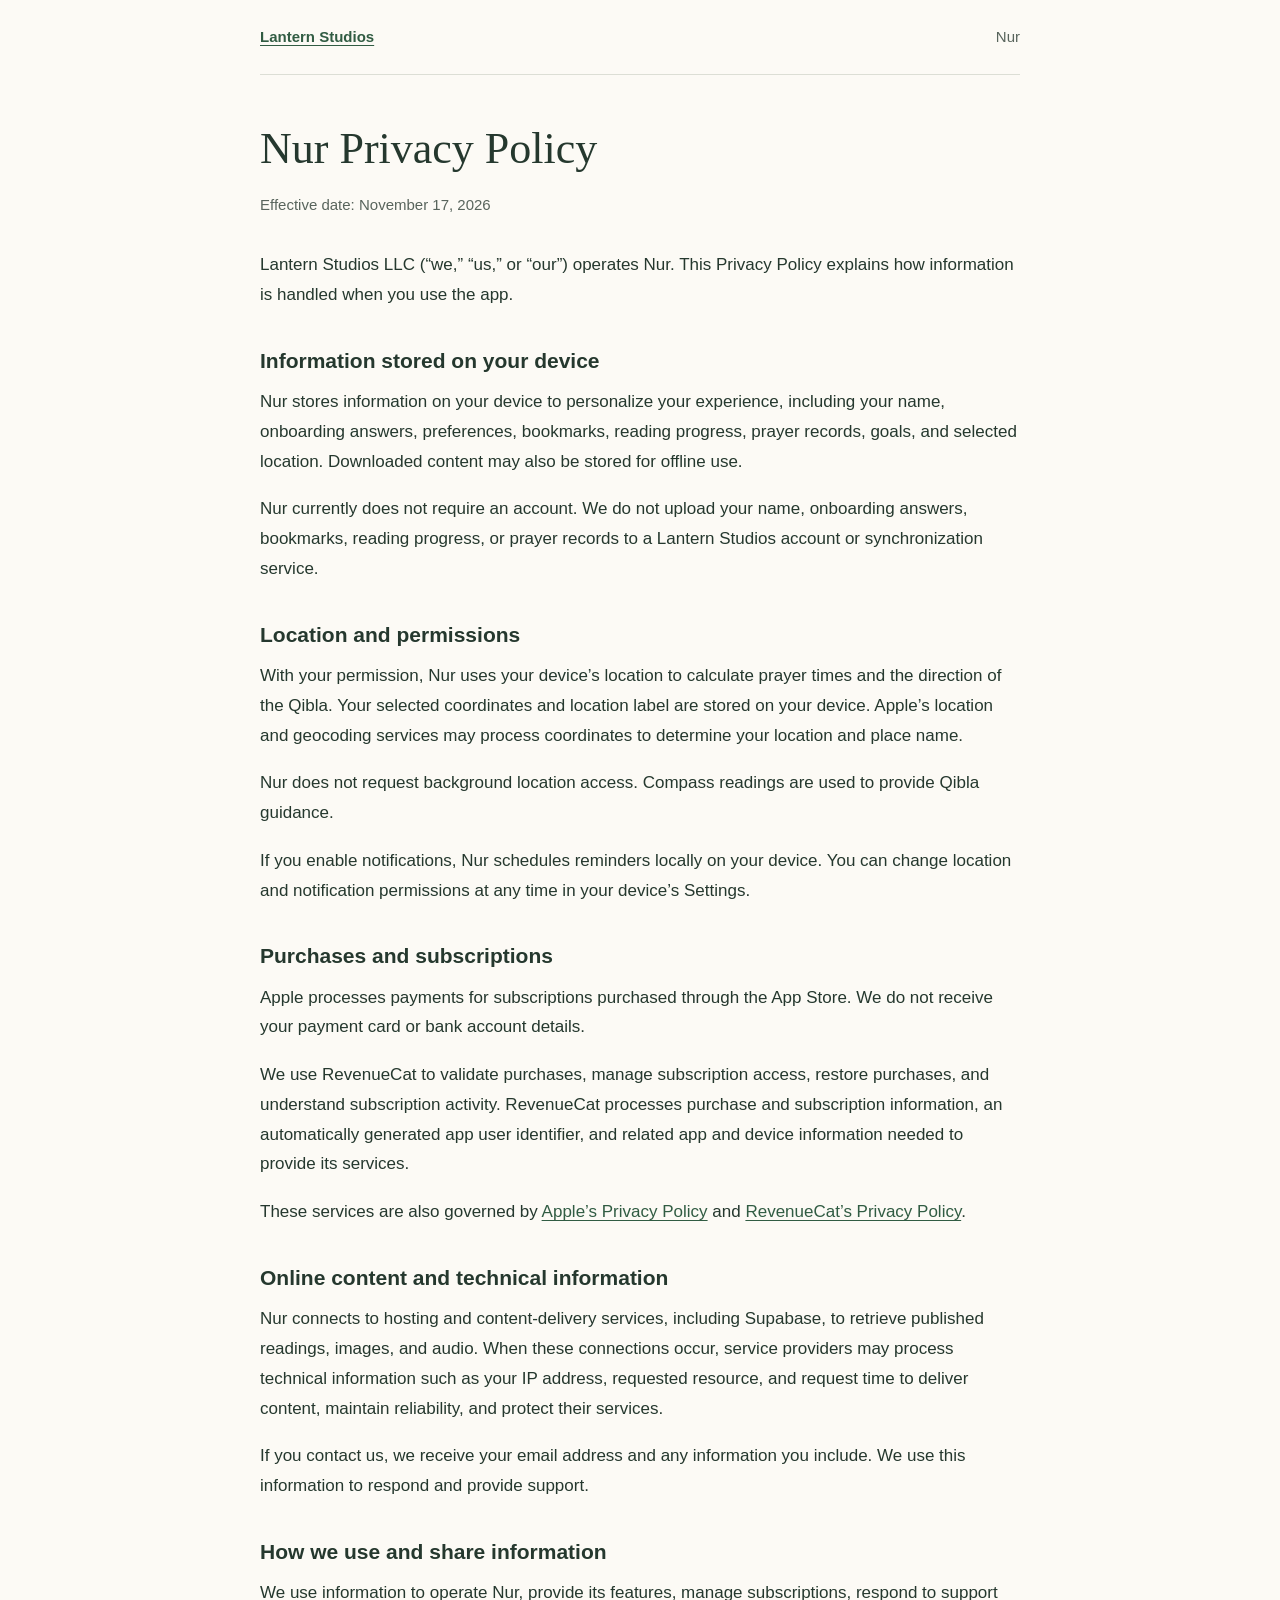
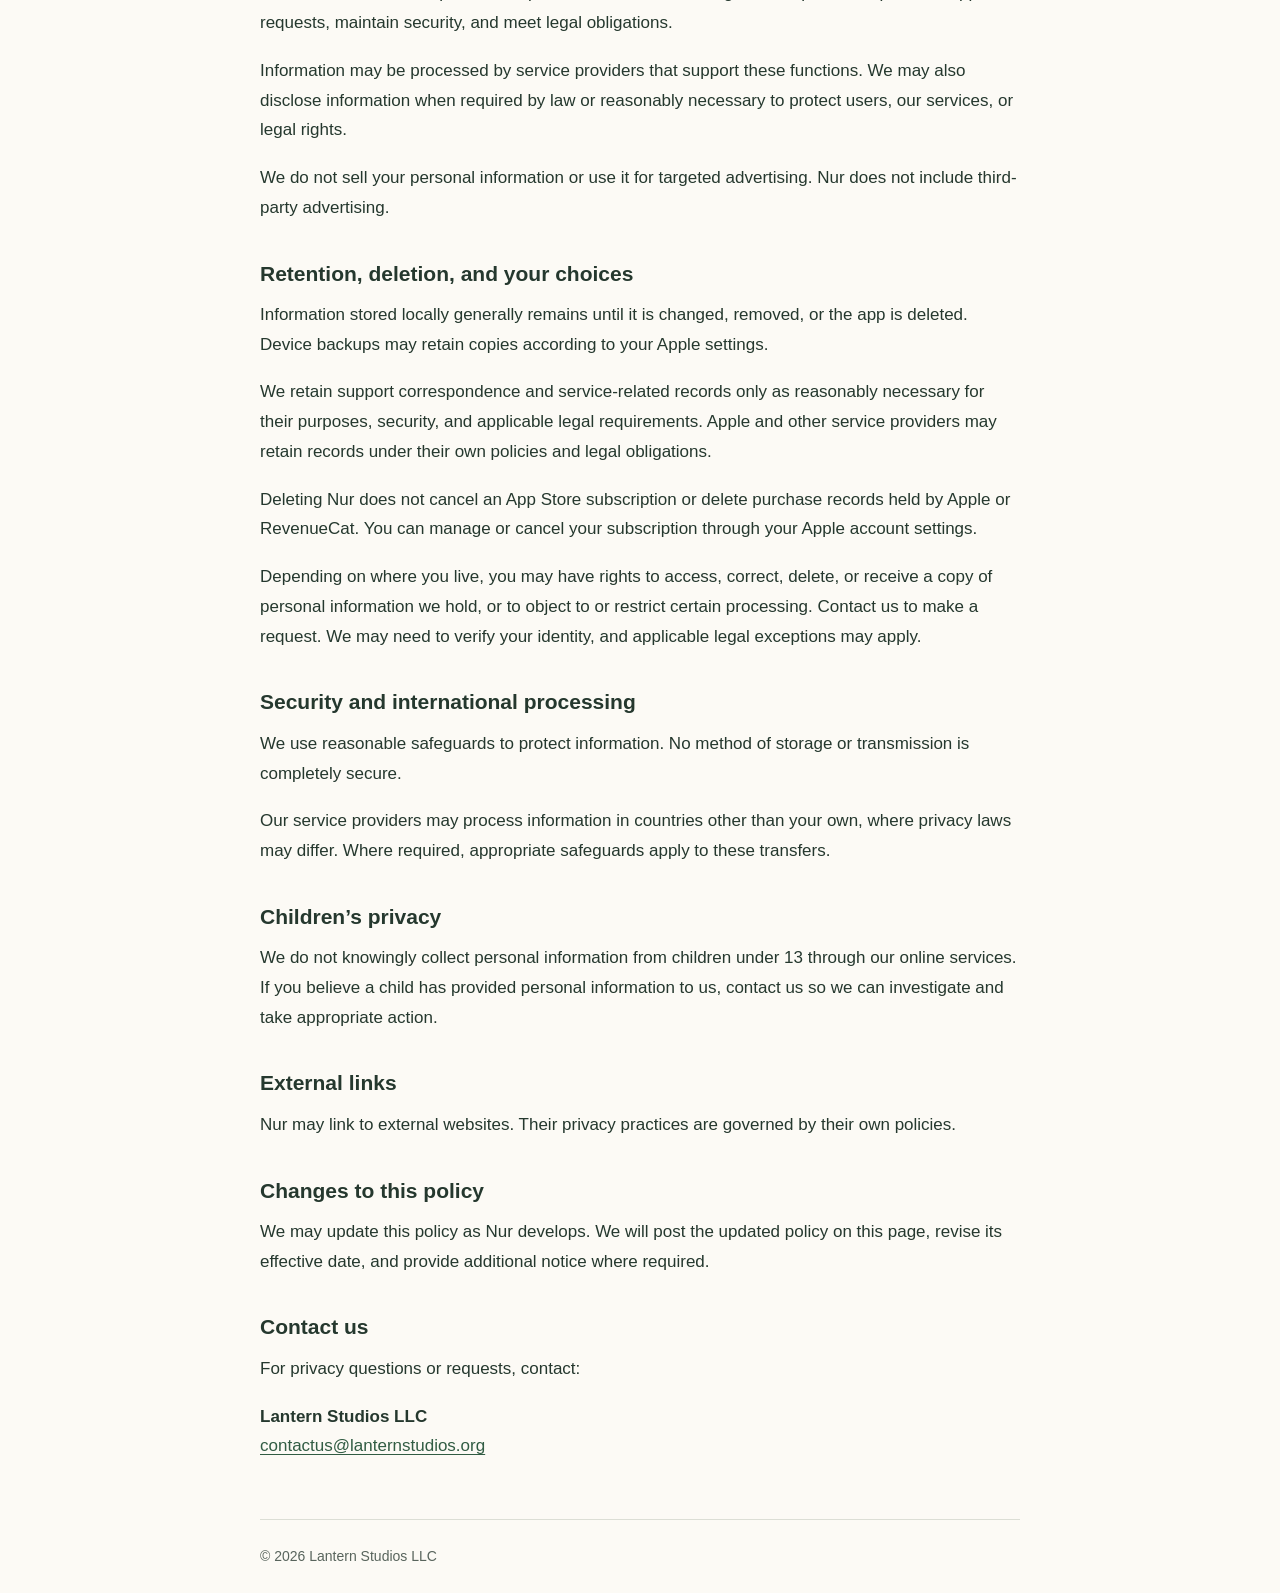
==== privacy/index.html @ 64242891 "Publish approved Nur privacy policy" ====
<!doctype html>
<html lang="en">
<head>
  <meta charset="utf-8">
  <meta name="viewport" content="width=device-width, initial-scale=1">
  <meta name="description" content="How Lantern Studios LLC handles information when you use Nur.">
  <title>Nur Privacy Policy — Lantern Studios</title>
  <link rel="canonical" href="https://nur.lanternstudios.org/privacy/">
  <link rel="stylesheet" href="/styles.css">
</head>
<body>
  <a class="skip" href="#policy">Skip to privacy policy</a>
  <header><a href="https://www.lanternstudios.org/">Lantern Studios</a><span>Nur</span></header>
  <main id="policy">
    <h1>Nur Privacy Policy</h1>
    <p class="date">Effective date: <time datetime="2026-11-17">November 17, 2026</time></p>
    <p>Lantern Studios LLC (“we,” “us,” or “our”) operates Nur. This Privacy Policy explains how information is handled when you use the app.</p>

    <h2>Information stored on your device</h2>
    <p>Nur stores information on your device to personalize your experience, including your name, onboarding answers, preferences, bookmarks, reading progress, prayer records, goals, and selected location. Downloaded content may also be stored for offline use.</p>
    <p>Nur currently does not require an account. We do not upload your name, onboarding answers, bookmarks, reading progress, or prayer records to a Lantern Studios account or synchronization service.</p>

    <h2>Location and permissions</h2>
    <p>With your permission, Nur uses your device’s location to calculate prayer times and the direction of the Qibla. Your selected coordinates and location label are stored on your device. Apple’s location and geocoding services may process coordinates to determine your location and place name.</p>
    <p>Nur does not request background location access. Compass readings are used to provide Qibla guidance.</p>
    <p>If you enable notifications, Nur schedules reminders locally on your device. You can change location and notification permissions at any time in your device’s Settings.</p>

    <h2>Purchases and subscriptions</h2>
    <p>Apple processes payments for subscriptions purchased through the App Store. We do not receive your payment card or bank account details.</p>
    <p>We use RevenueCat to validate purchases, manage subscription access, restore purchases, and understand subscription activity. RevenueCat processes purchase and subscription information, an automatically generated app user identifier, and related app and device information needed to provide its services.</p>
    <p>These services are also governed by <a href="https://www.apple.com/legal/privacy/">Apple’s Privacy Policy</a> and <a href="https://www.revenuecat.com/privacy-policy">RevenueCat’s Privacy Policy</a>.</p>

    <h2>Online content and technical information</h2>
    <p>Nur connects to hosting and content-delivery services, including Supabase, to retrieve published readings, images, and audio. When these connections occur, service providers may process technical information such as your IP address, requested resource, and request time to deliver content, maintain reliability, and protect their services.</p>
    <p>If you contact us, we receive your email address and any information you include. We use this information to respond and provide support.</p>

    <h2>How we use and share information</h2>
    <p>We use information to operate Nur, provide its features, manage subscriptions, respond to support requests, maintain security, and meet legal obligations.</p>
    <p>Information may be processed by service providers that support these functions. We may also disclose information when required by law or reasonably necessary to protect users, our services, or legal rights.</p>
    <p>We do not sell your personal information or use it for targeted advertising. Nur does not include third-party advertising.</p>

    <h2>Retention, deletion, and your choices</h2>
    <p>Information stored locally generally remains until it is changed, removed, or the app is deleted. Device backups may retain copies according to your Apple settings.</p>
    <p>We retain support correspondence and service-related records only as reasonably necessary for their purposes, security, and applicable legal requirements. Apple and other service providers may retain records under their own policies and legal obligations.</p>
    <p>Deleting Nur does not cancel an App Store subscription or delete purchase records held by Apple or RevenueCat. You can manage or cancel your subscription through your Apple account settings.</p>
    <p>Depending on where you live, you may have rights to access, correct, delete, or receive a copy of personal information we hold, or to object to or restrict certain processing. Contact us to make a request. We may need to verify your identity, and applicable legal exceptions may apply.</p>

    <h2>Security and international processing</h2>
    <p>We use reasonable safeguards to protect information. No method of storage or transmission is completely secure.</p>
    <p>Our service providers may process information in countries other than your own, where privacy laws may differ. Where required, appropriate safeguards apply to these transfers.</p>

    <h2>Children’s privacy</h2>
    <p>We do not knowingly collect personal information from children under 13 through our online services. If you believe a child has provided personal information to us, contact us so we can investigate and take appropriate action.</p>

    <h2>External links</h2>
    <p>Nur may link to external websites. Their privacy practices are governed by their own policies.</p>

    <h2>Changes to this policy</h2>
    <p>We may update this policy as Nur develops. We will post the updated policy on this page, revise its effective date, and provide additional notice where required.</p>

    <h2>Contact us</h2>
    <p>For privacy questions or requests, contact:</p>
    <p><strong>Lantern Studios LLC</strong><br><a href="mailto:contactus@lanternstudios.org">contactus@lanternstudios.org</a></p>
  </main>
  <footer>© 2026 Lantern Studios LLC</footer>
</body>
</html>
---- styles.css ----
:root { color-scheme: light; font-family: -apple-system, BlinkMacSystemFont, "Segoe UI", sans-serif; color: #25382e; background: #fcfaf5; }
* { box-sizing: border-box; }
body { margin: 0; font-size: 17px; line-height: 1.75; }
header, main, footer { width: min(100% - 40px, 760px); margin-inline: auto; }
header { display: flex; justify-content: space-between; align-items: center; padding-block: 24px; border-bottom: 1px solid #dcded5; font-size: 15px; gap: 24px; }
header a { font-weight: 600; }
header span, .date, footer { color: #58645c; }
main { padding-block: 48px 40px; }
h1 { font-family: Georgia, serif; font-size: clamp(32px, 6vw, 44px); line-height: 1.2; font-weight: 500; margin: 0 0 16px; }
h2 { font-size: 21px; line-height: 1.4; margin: 36px 0 12px; }
p { margin: 0 0 18px; }
.date { font-size: 15px; margin-bottom: 32px; }
a { color: #315c43; text-underline-offset: 3px; overflow-wrap: anywhere; }
a:hover { text-decoration-thickness: 2px; }
a:focus-visible { outline: 2px solid #315c43; outline-offset: 4px; border-radius: 2px; }
footer { border-top: 1px solid #dcded5; padding-block: 24px; font-size: 14px; }
.skip { position: absolute; left: 16px; top: -100px; background: #fff; padding: 12px; }
.skip:focus { top: 12px; }
@media (max-width: 480px) { main { padding-top: 32px; } body { font-size: 16px; } }
@media print { body { background: white; color: black; font-size: 11pt; } header, footer, .skip { display: none; } main { width: 100%; padding: 0; } h2 { break-after: avoid; } p { orphans: 3; widows: 3; } }
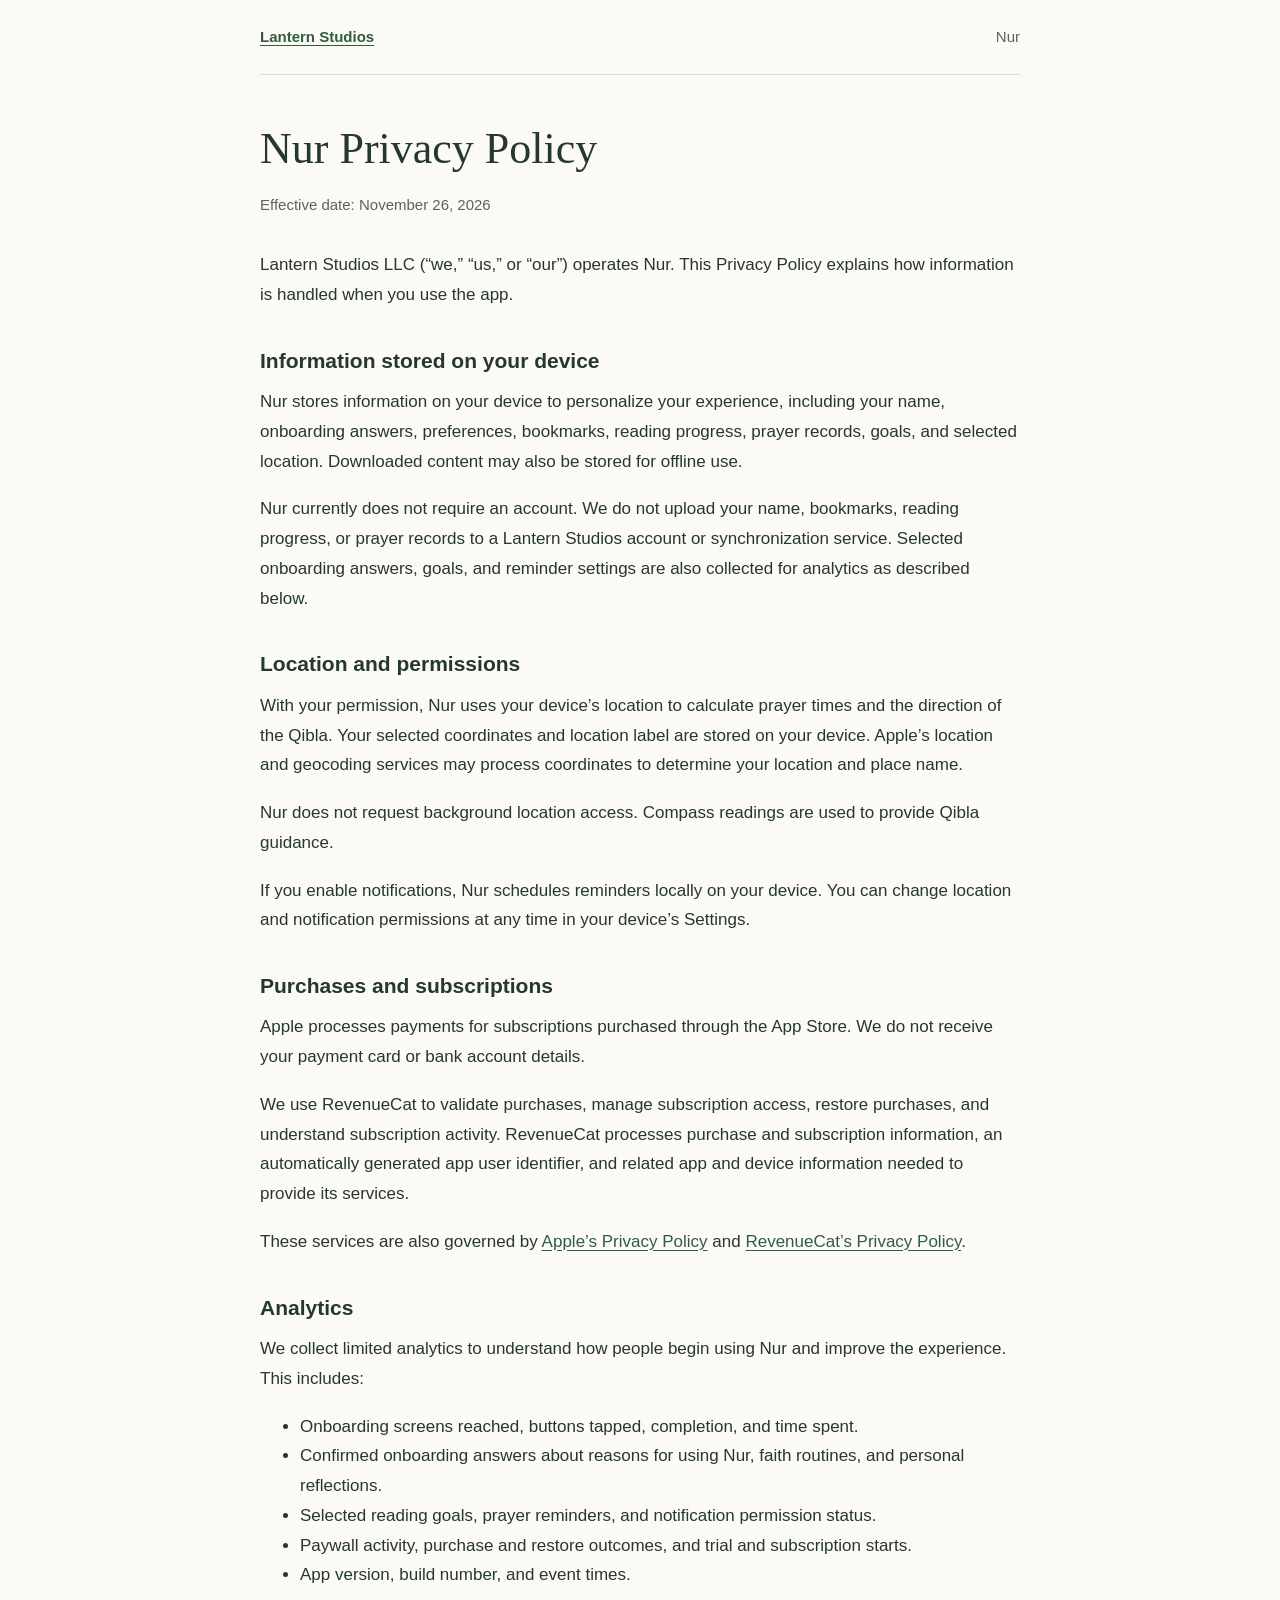
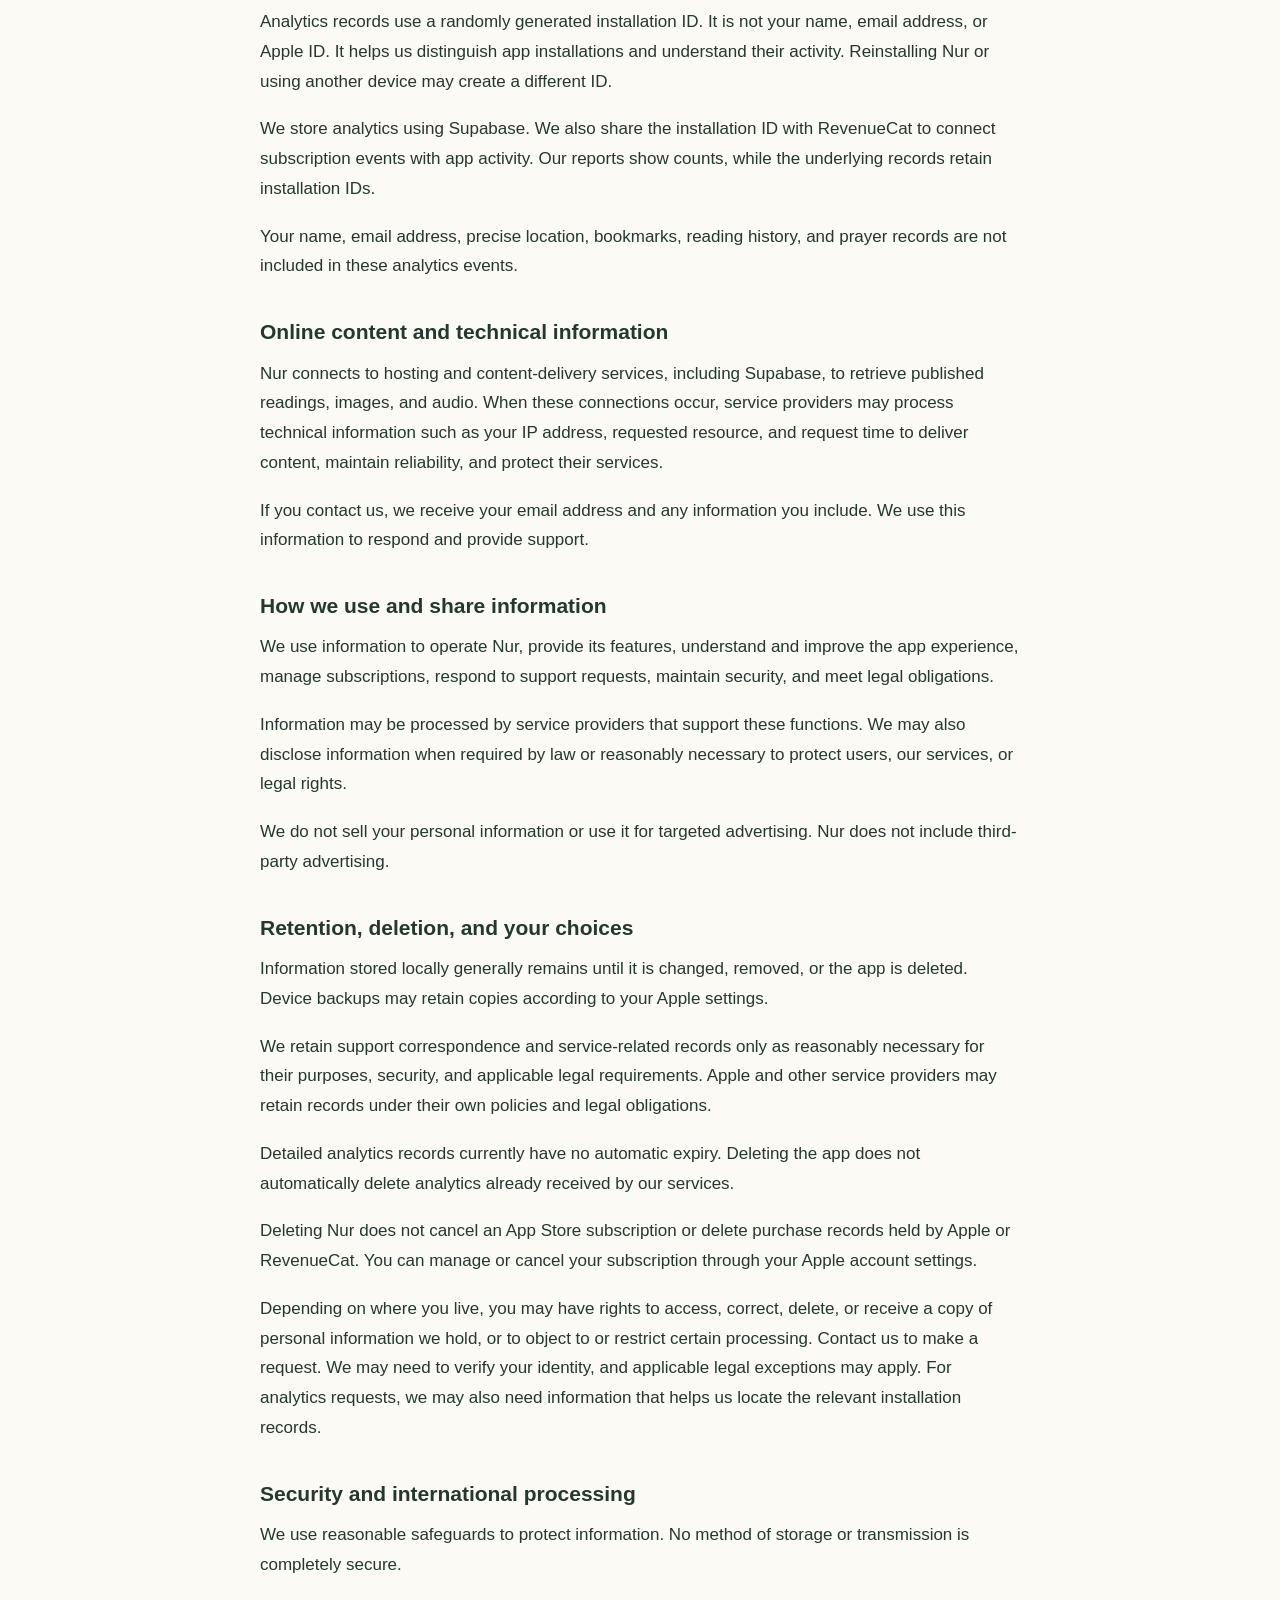
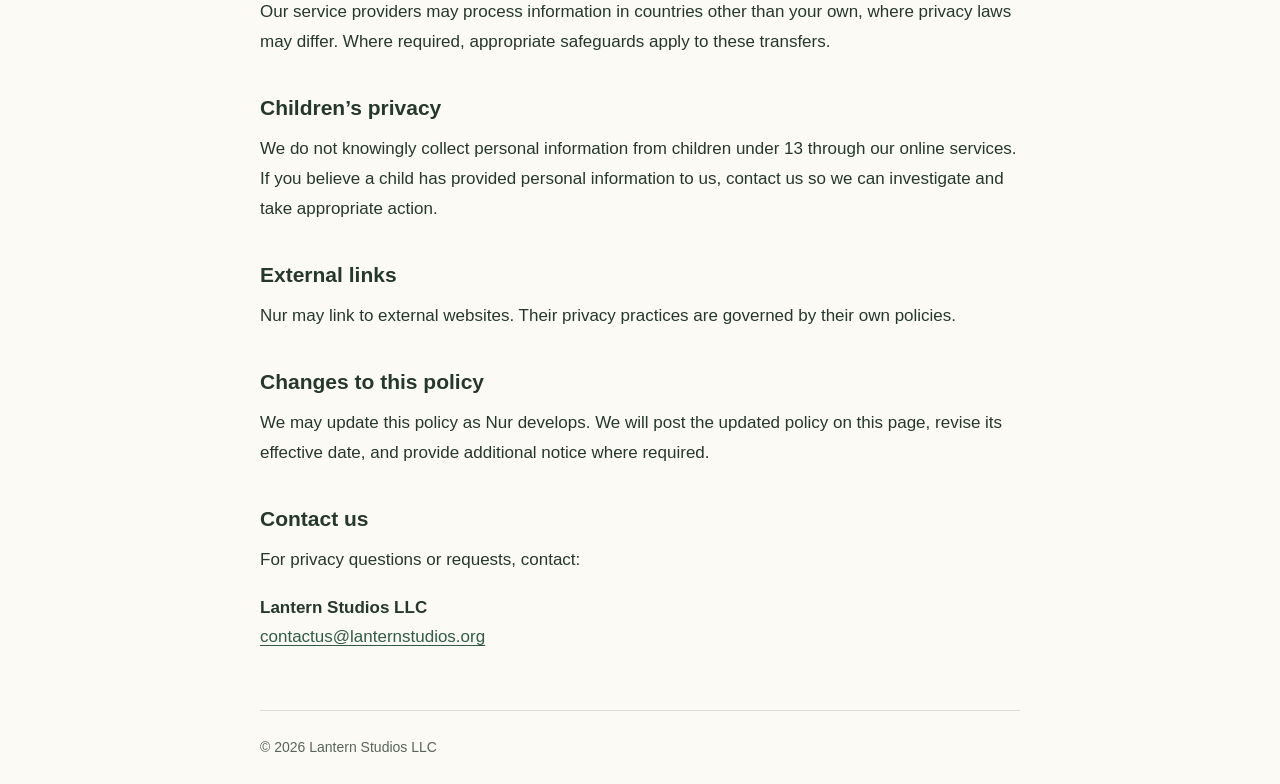
==== commit 4d07569a: "Disclose approved Nur analytics collection and retention" ====
--- a/privacy/index.html
+++ b/privacy/index.html
@@ -13,12 +13,12 @@
   <header><a href="https://www.lanternstudios.org/">Lantern Studios</a><span>Nur</span></header>
   <main id="policy">
     <h1>Nur Privacy Policy</h1>
-    <p class="date">Effective date: <time datetime="2026-11-17">November 17, 2026</time></p>
+    <p class="date">Effective date: <time datetime="2026-11-26">November 26, 2026</time></p>
     <p>Lantern Studios LLC (“we,” “us,” or “our”) operates Nur. This Privacy Policy explains how information is handled when you use the app.</p>
 
     <h2>Information stored on your device</h2>
     <p>Nur stores information on your device to personalize your experience, including your name, onboarding answers, preferences, bookmarks, reading progress, prayer records, goals, and selected location. Downloaded content may also be stored for offline use.</p>
-    <p>Nur currently does not require an account. We do not upload your name, onboarding answers, bookmarks, reading progress, or prayer records to a Lantern Studios account or synchronization service.</p>
+    <p>Nur currently does not require an account. We do not upload your name, bookmarks, reading progress, or prayer records to a Lantern Studios account or synchronization service. Selected onboarding answers, goals, and reminder settings are also collected for analytics as described below.</p>
 
     <h2>Location and permissions</h2>
     <p>With your permission, Nur uses your device’s location to calculate prayer times and the direction of the Qibla. Your selected coordinates and location label are stored on your device. Apple’s location and geocoding services may process coordinates to determine your location and place name.</p>
@@ -30,20 +30,34 @@
     <p>We use RevenueCat to validate purchases, manage subscription access, restore purchases, and understand subscription activity. RevenueCat processes purchase and subscription information, an automatically generated app user identifier, and related app and device information needed to provide its services.</p>
     <p>These services are also governed by <a href="https://www.apple.com/legal/privacy/">Apple’s Privacy Policy</a> and <a href="https://www.revenuecat.com/privacy-policy">RevenueCat’s Privacy Policy</a>.</p>
 
+    <h2>Analytics</h2>
+    <p>We collect limited analytics to understand how people begin using Nur and improve the experience. This includes:</p>
+    <ul>
+      <li>Onboarding screens reached, buttons tapped, completion, and time spent.</li>
+      <li>Confirmed onboarding answers about reasons for using Nur, faith routines, and personal reflections.</li>
+      <li>Selected reading goals, prayer reminders, and notification permission status.</li>
+      <li>Paywall activity, purchase and restore outcomes, and trial and subscription starts.</li>
+      <li>App version, build number, and event times.</li>
+    </ul>
+    <p>Analytics records use a randomly generated installation ID. It is not your name, email address, or Apple ID. It helps us distinguish app installations and understand their activity. Reinstalling Nur or using another device may create a different ID.</p>
+    <p>We store analytics using Supabase. We also share the installation ID with RevenueCat to connect subscription events with app activity. Our reports show counts, while the underlying records retain installation IDs.</p>
+    <p>Your name, email address, precise location, bookmarks, reading history, and prayer records are not included in these analytics events.</p>
+
     <h2>Online content and technical information</h2>
     <p>Nur connects to hosting and content-delivery services, including Supabase, to retrieve published readings, images, and audio. When these connections occur, service providers may process technical information such as your IP address, requested resource, and request time to deliver content, maintain reliability, and protect their services.</p>
     <p>If you contact us, we receive your email address and any information you include. We use this information to respond and provide support.</p>
 
     <h2>How we use and share information</h2>
-    <p>We use information to operate Nur, provide its features, manage subscriptions, respond to support requests, maintain security, and meet legal obligations.</p>
+    <p>We use information to operate Nur, provide its features, understand and improve the app experience, manage subscriptions, respond to support requests, maintain security, and meet legal obligations.</p>
     <p>Information may be processed by service providers that support these functions. We may also disclose information when required by law or reasonably necessary to protect users, our services, or legal rights.</p>
     <p>We do not sell your personal information or use it for targeted advertising. Nur does not include third-party advertising.</p>
 
     <h2>Retention, deletion, and your choices</h2>
     <p>Information stored locally generally remains until it is changed, removed, or the app is deleted. Device backups may retain copies according to your Apple settings.</p>
     <p>We retain support correspondence and service-related records only as reasonably necessary for their purposes, security, and applicable legal requirements. Apple and other service providers may retain records under their own policies and legal obligations.</p>
+    <p>Detailed analytics records currently have no automatic expiry. Deleting the app does not automatically delete analytics already received by our services.</p>
     <p>Deleting Nur does not cancel an App Store subscription or delete purchase records held by Apple or RevenueCat. You can manage or cancel your subscription through your Apple account settings.</p>
-    <p>Depending on where you live, you may have rights to access, correct, delete, or receive a copy of personal information we hold, or to object to or restrict certain processing. Contact us to make a request. We may need to verify your identity, and applicable legal exceptions may apply.</p>
+    <p>Depending on where you live, you may have rights to access, correct, delete, or receive a copy of personal information we hold, or to object to or restrict certain processing. Contact us to make a request. We may need to verify your identity, and applicable legal exceptions may apply. For analytics requests, we may also need information that helps us locate the relevant installation records.</p>
 
     <h2>Security and international processing</h2>
     <p>We use reasonable safeguards to protect information. No method of storage or transmission is completely secure.</p>
